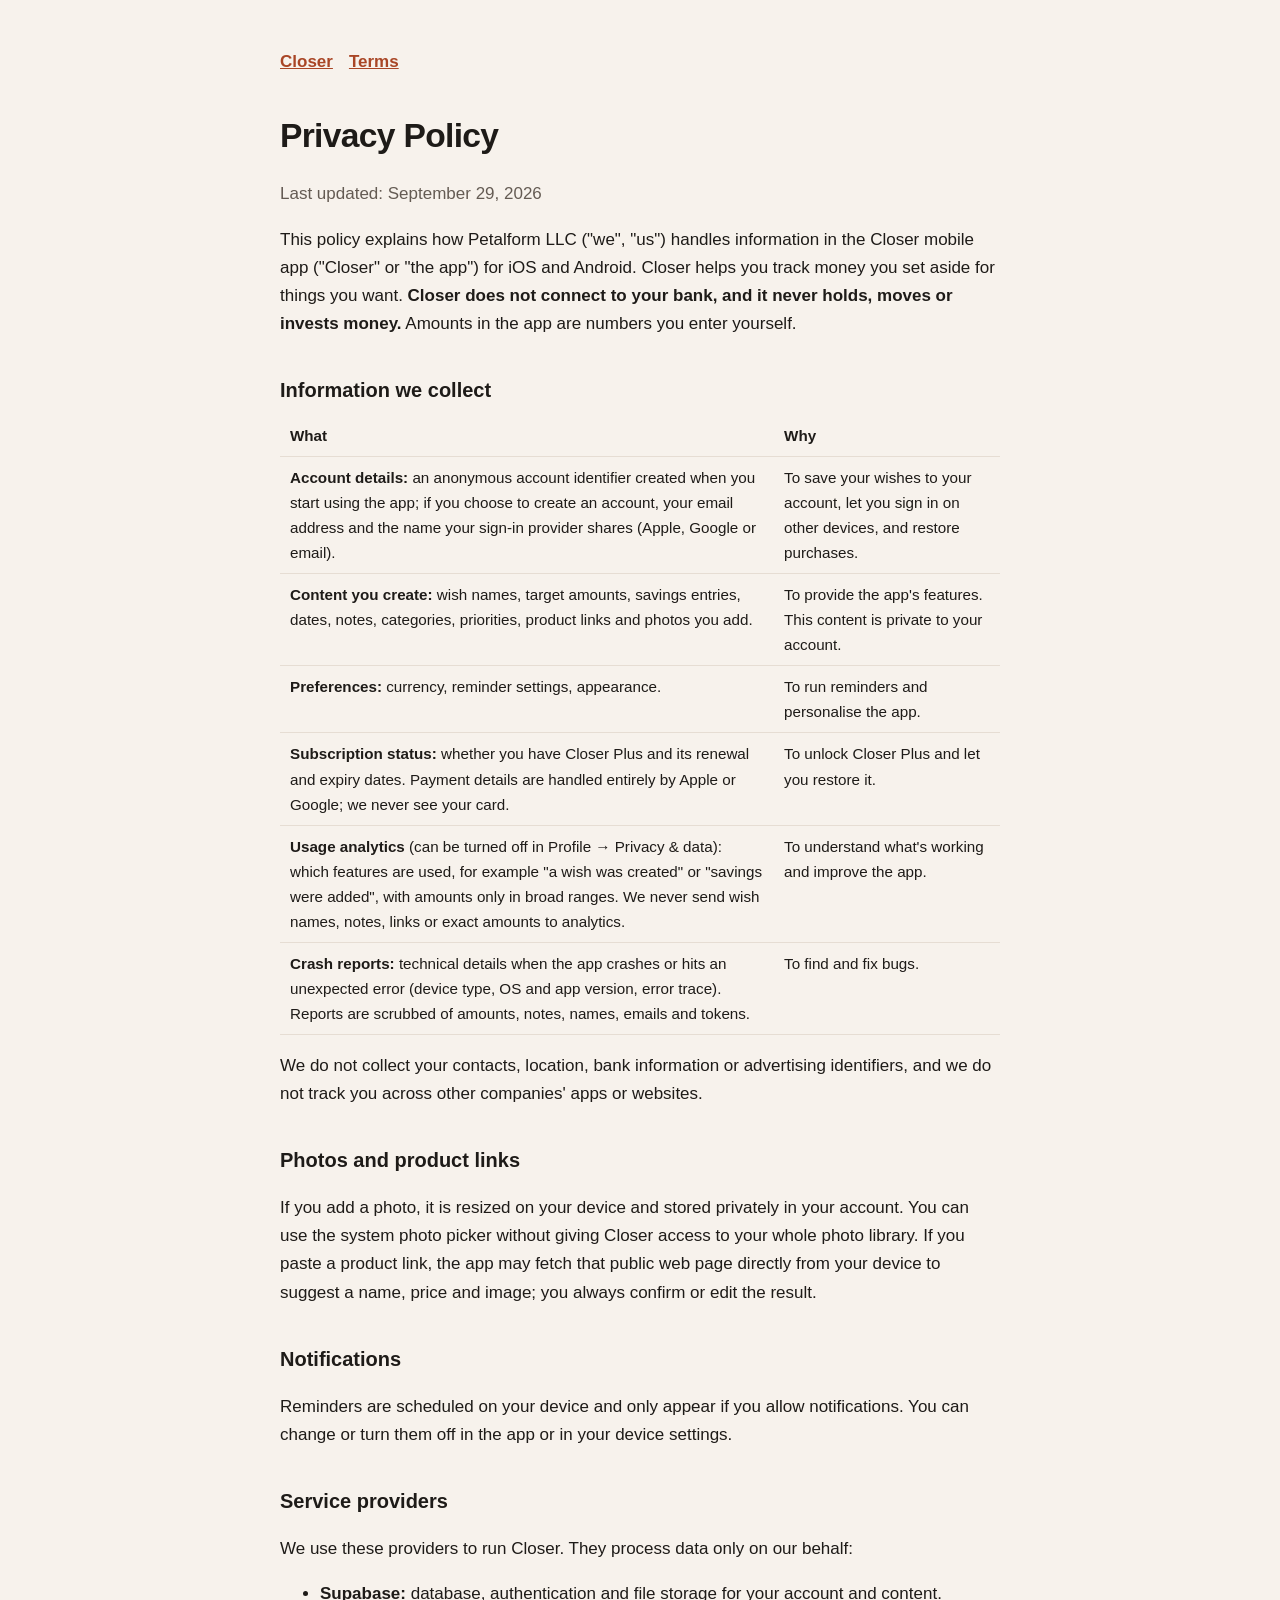
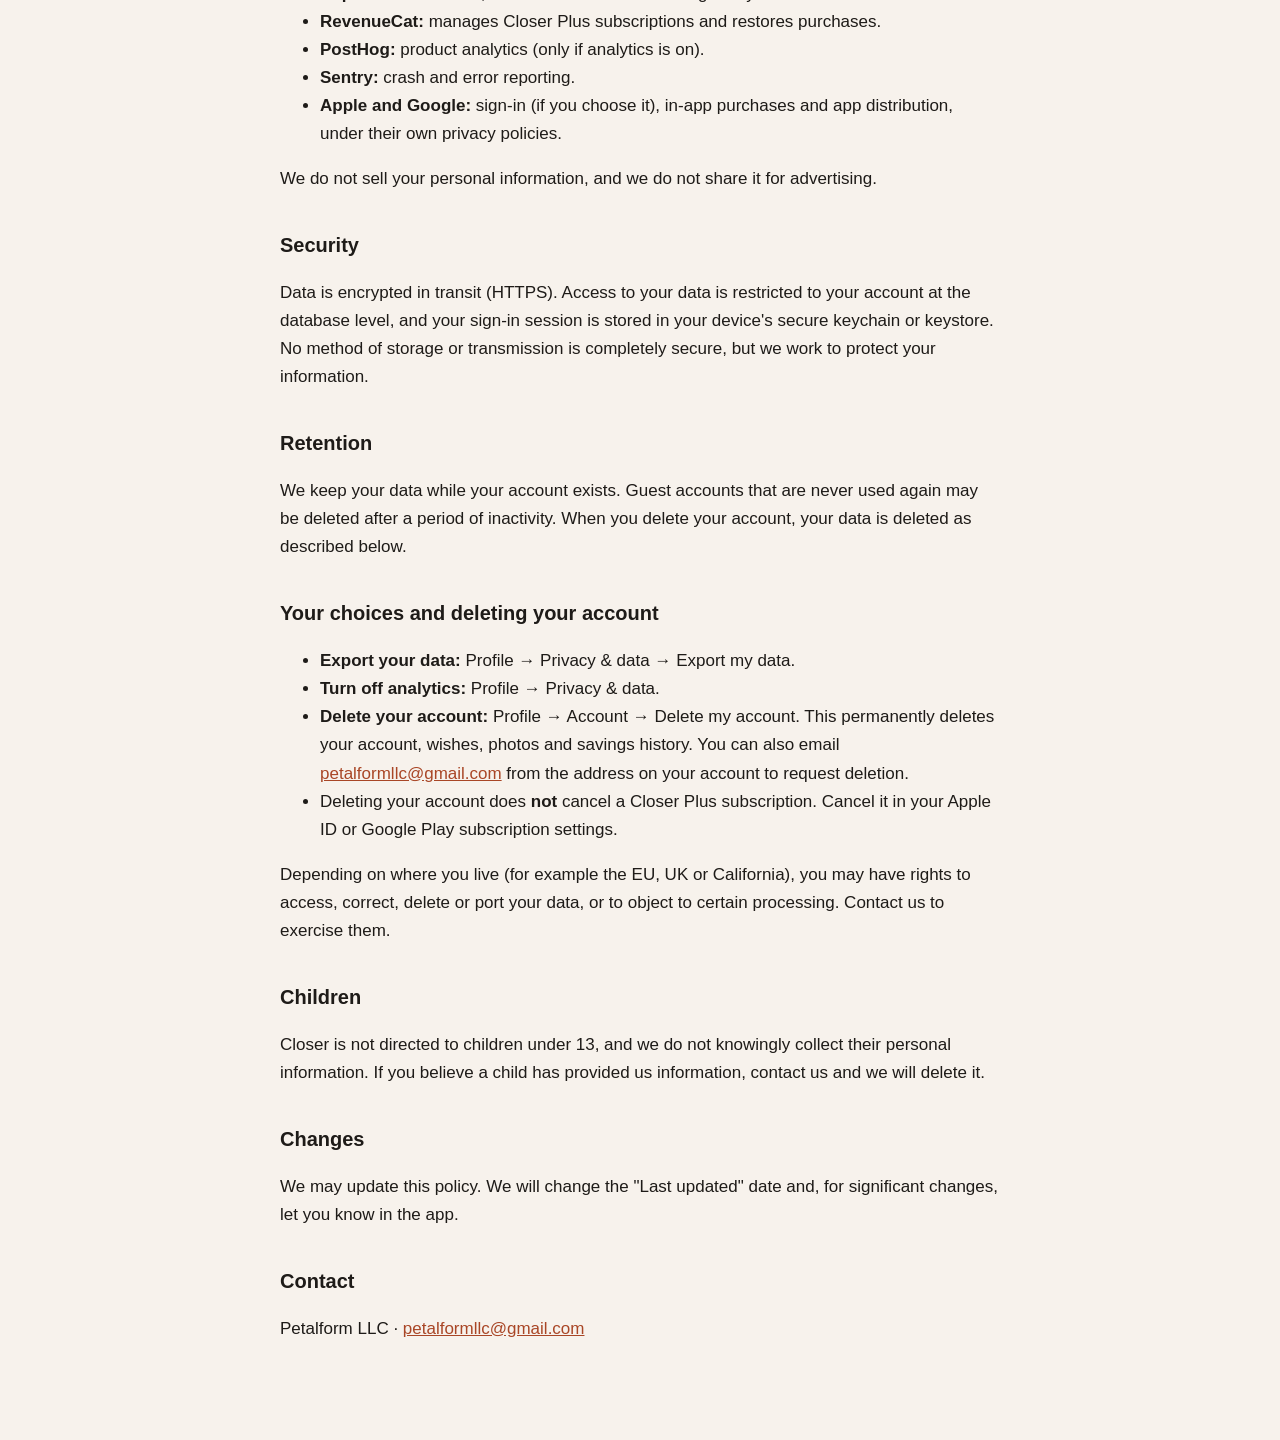
==== privacy.html @ 48493e5f "Add Closer privacy policy and terms of service" ====
<!doctype html>
<html lang="en"><head><meta charset="utf-8"><meta name="viewport" content="width=device-width, initial-scale=1">
<title>Closer – Privacy Policy</title><link rel="stylesheet" href="style.css"></head>
<body><main>
<nav><a href="index.html">Closer</a><a href="terms.html">Terms</a></nav>
<h1>Privacy Policy</h1>
<p class="muted">Last updated: September 29, 2026</p>

<p>This policy explains how Petalform LLC ("we", "us") handles information in the Closer mobile app ("Closer" or "the app") for iOS and Android. Closer helps you track money you set aside for things you want. <strong>Closer does not connect to your bank, and it never holds, moves or invests money.</strong> Amounts in the app are numbers you enter yourself.</p>

<h2>Information we collect</h2>
<table>
<tr><th>What</th><th>Why</th></tr>
<tr><td><strong>Account details:</strong> an anonymous account identifier created when you start using the app; if you choose to create an account, your email address and the name your sign-in provider shares (Apple, Google or email).</td><td>To save your wishes to your account, let you sign in on other devices, and restore purchases.</td></tr>
<tr><td><strong>Content you create:</strong> wish names, target amounts, savings entries, dates, notes, categories, priorities, product links and photos you add.</td><td>To provide the app's features. This content is private to your account.</td></tr>
<tr><td><strong>Preferences:</strong> currency, reminder settings, appearance.</td><td>To run reminders and personalise the app.</td></tr>
<tr><td><strong>Subscription status:</strong> whether you have Closer Plus and its renewal and expiry dates. Payment details are handled entirely by Apple or Google; we never see your card.</td><td>To unlock Closer Plus and let you restore it.</td></tr>
<tr><td><strong>Usage analytics</strong> (can be turned off in Profile → Privacy &amp; data): which features are used, for example "a wish was created" or "savings were added", with amounts only in broad ranges. We never send wish names, notes, links or exact amounts to analytics.</td><td>To understand what's working and improve the app.</td></tr>
<tr><td><strong>Crash reports:</strong> technical details when the app crashes or hits an unexpected error (device type, OS and app version, error trace). Reports are scrubbed of amounts, notes, names, emails and tokens.</td><td>To find and fix bugs.</td></tr>
</table>
<p>We do not collect your contacts, location, bank information or advertising identifiers, and we do not track you across other companies' apps or websites.</p>

<h2>Photos and product links</h2>
<p>If you add a photo, it is resized on your device and stored privately in your account. You can use the system photo picker without giving Closer access to your whole photo library. If you paste a product link, the app may fetch that public web page directly from your device to suggest a name, price and image; you always confirm or edit the result.</p>

<h2>Notifications</h2>
<p>Reminders are scheduled on your device and only appear if you allow notifications. You can change or turn them off in the app or in your device settings.</p>

<h2>Service providers</h2>
<p>We use these providers to run Closer. They process data only on our behalf:</p>
<ul>
<li><strong>Supabase:</strong> database, authentication and file storage for your account and content.</li>
<li><strong>RevenueCat:</strong> manages Closer Plus subscriptions and restores purchases.</li>
<li><strong>PostHog:</strong> product analytics (only if analytics is on).</li>
<li><strong>Sentry:</strong> crash and error reporting.</li>
<li><strong>Apple and Google:</strong> sign-in (if you choose it), in-app purchases and app distribution, under their own privacy policies.</li>
</ul>
<p>We do not sell your personal information, and we do not share it for advertising.</p>

<h2>Security</h2>
<p>Data is encrypted in transit (HTTPS). Access to your data is restricted to your account at the database level, and your sign-in session is stored in your device's secure keychain or keystore. No method of storage or transmission is completely secure, but we work to protect your information.</p>

<h2>Retention</h2>
<p>We keep your data while your account exists. Guest accounts that are never used again may be deleted after a period of inactivity. When you delete your account, your data is deleted as described below.</p>

<h2 id="delete">Your choices and deleting your account</h2>
<ul>
<li><strong>Export your data:</strong> Profile → Privacy &amp; data → Export my data.</li>
<li><strong>Turn off analytics:</strong> Profile → Privacy &amp; data.</li>
<li><strong>Delete your account:</strong> Profile → Account → Delete my account. This permanently deletes your account, wishes, photos and savings history. You can also email <a href="mailto:petalformllc@gmail.com">petalformllc@gmail.com</a> from the address on your account to request deletion.</li>
<li>Deleting your account does <strong>not</strong> cancel a Closer Plus subscription. Cancel it in your Apple ID or Google Play subscription settings.</li>
</ul>
<p>Depending on where you live (for example the EU, UK or California), you may have rights to access, correct, delete or port your data, or to object to certain processing. Contact us to exercise them.</p>

<h2>Children</h2>
<p>Closer is not directed to children under 13, and we do not knowingly collect their personal information. If you believe a child has provided us information, contact us and we will delete it.</p>

<h2>Changes</h2>
<p>We may update this policy. We will change the "Last updated" date and, for significant changes, let you know in the app.</p>

<h2>Contact</h2>
<p>Petalform LLC · <a href="mailto:petalformllc@gmail.com">petalformllc@gmail.com</a></p>
</main></body></html>
---- style.css ----
:root { --bg:#F7F2EC; --text:#1E1B18; --muted:#645B53; --accent:#A94626; --card:#FFFFFF; --border:#E6DDD3; }
@media (prefers-color-scheme: dark) { :root { --bg:#141210; --text:#F5EFE8; --muted:#BDB2A7; --accent:#E57A52; --card:#1E1B18; --border:#332E29; } }
* { box-sizing: border-box; }
body { margin:0; background:var(--bg); color:var(--text); font:17px/1.65 -apple-system, BlinkMacSystemFont, "Segoe UI", Roboto, Helvetica, Arial, sans-serif; }
main { max-width: 760px; margin: 0 auto; padding: 48px 20px 80px; }
h1 { font-size: 2.1rem; letter-spacing: -0.02em; margin: 0 0 4px; }
h2 { font-size: 1.25rem; margin: 36px 0 8px; }
.muted { color: var(--muted); }
a { color: var(--accent); }
nav { display:flex; gap:16px; margin-bottom: 32px; font-weight: 600; }
.card { background:var(--card); border:1px solid var(--border); border-radius:20px; padding:20px 24px; }
table { border-collapse: collapse; width: 100%; font-size: 0.95rem; }
th, td { text-align:left; padding:8px 10px; border-bottom:1px solid var(--border); vertical-align: top; }
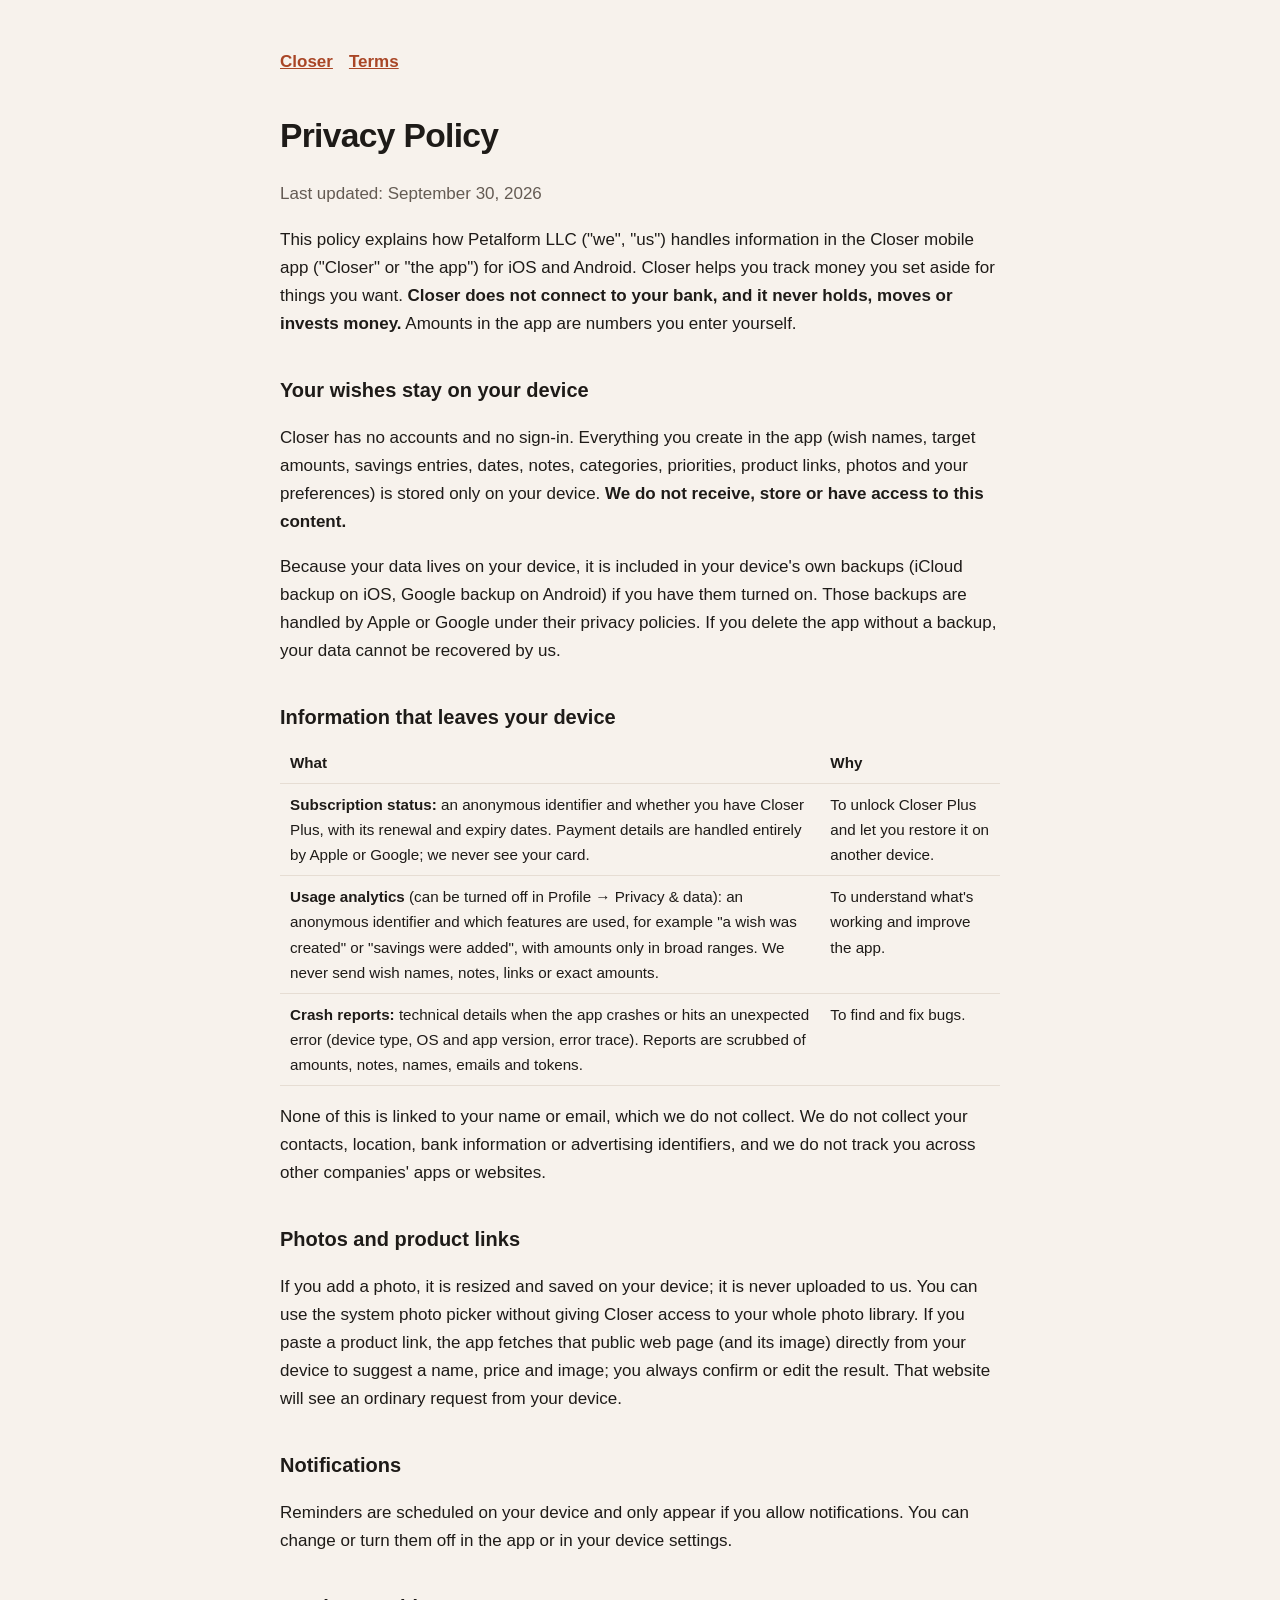
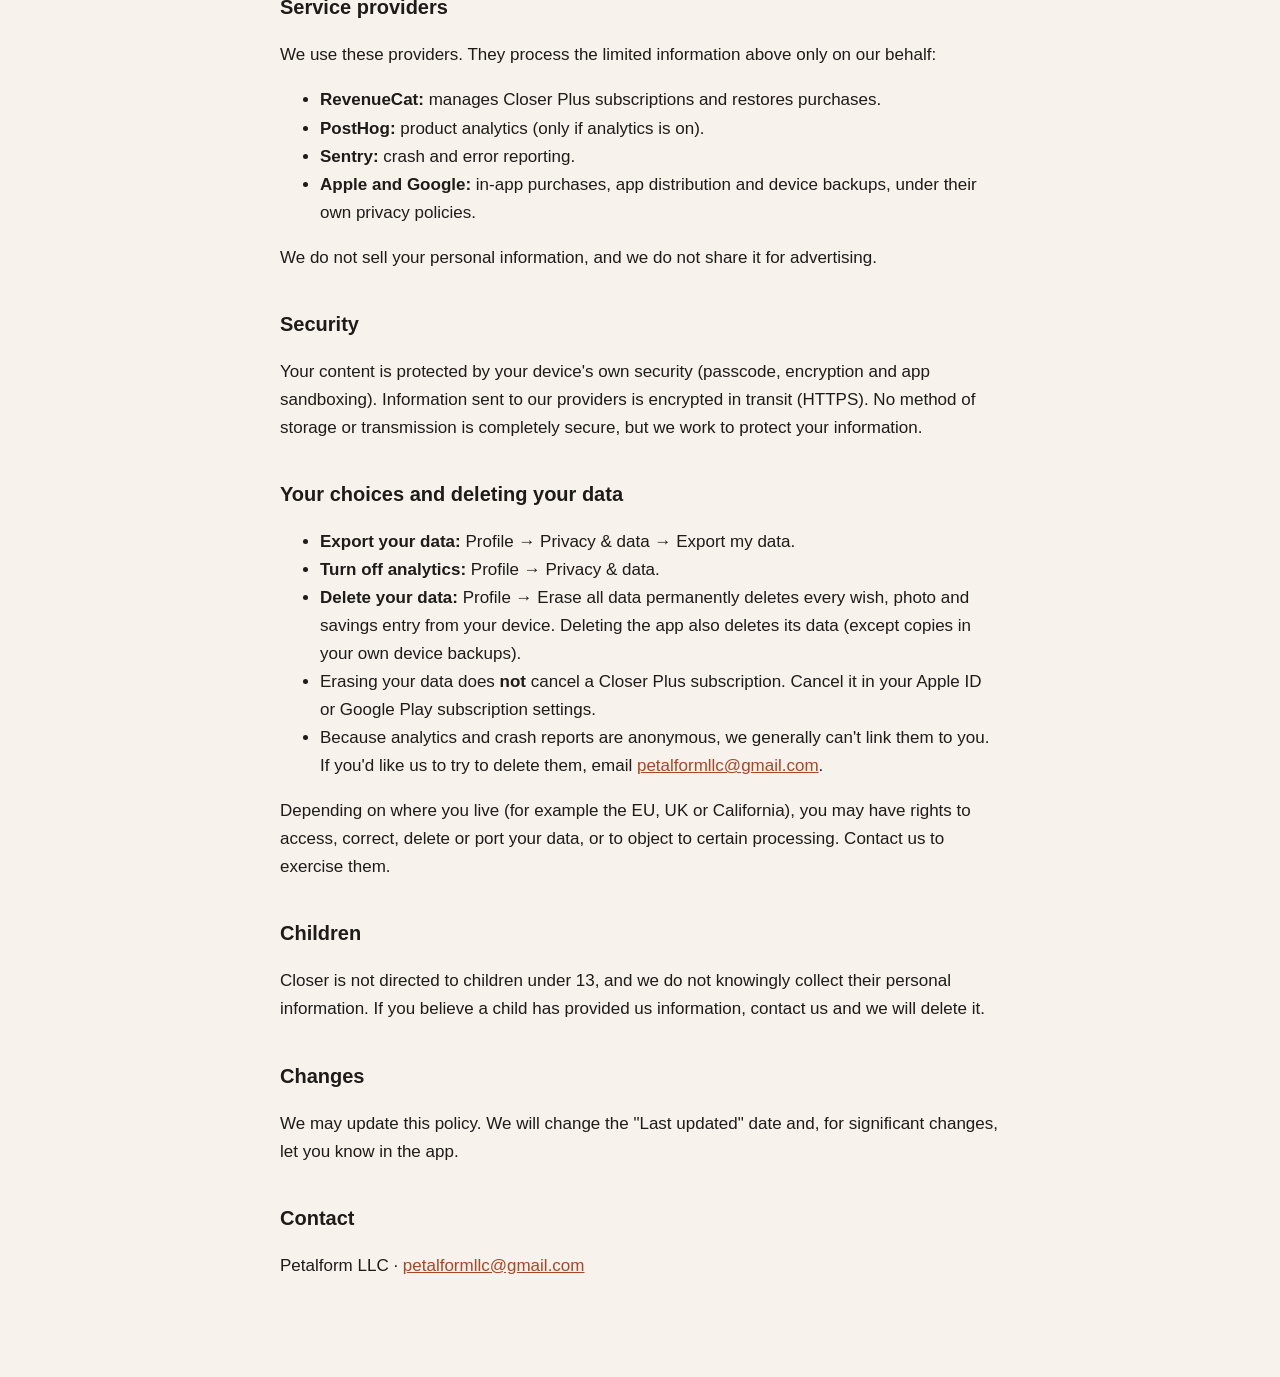
==== commit 4ab9a8f9: "Update privacy policy and terms: data stays on device, no accounts Co-Authored-By: Claude Opus 5.5 <" ====
--- a/privacy.html
+++ b/privacy.html
@@ -4,51 +4,49 @@
 <body><main>
 <nav><a href="index.html">Closer</a><a href="terms.html">Terms</a></nav>
 <h1>Privacy Policy</h1>
-<p class="muted">Last updated: September 29, 2026</p>
+<p class="muted">Last updated: September 30, 2026</p>
 
 <p>This policy explains how Petalform LLC ("we", "us") handles information in the Closer mobile app ("Closer" or "the app") for iOS and Android. Closer helps you track money you set aside for things you want. <strong>Closer does not connect to your bank, and it never holds, moves or invests money.</strong> Amounts in the app are numbers you enter yourself.</p>
 
-<h2>Information we collect</h2>
+<h2>Your wishes stay on your device</h2>
+<p>Closer has no accounts and no sign-in. Everything you create in the app (wish names, target amounts, savings entries, dates, notes, categories, priorities, product links, photos and your preferences) is stored only on your device. <strong>We do not receive, store or have access to this content.</strong></p>
+<p>Because your data lives on your device, it is included in your device's own backups (iCloud backup on iOS, Google backup on Android) if you have them turned on. Those backups are handled by Apple or Google under their privacy policies. If you delete the app without a backup, your data cannot be recovered by us.</p>
+
+<h2>Information that leaves your device</h2>
 <table>
 <tr><th>What</th><th>Why</th></tr>
-<tr><td><strong>Account details:</strong> an anonymous account identifier created when you start using the app; if you choose to create an account, your email address and the name your sign-in provider shares (Apple, Google or email).</td><td>To save your wishes to your account, let you sign in on other devices, and restore purchases.</td></tr>
-<tr><td><strong>Content you create:</strong> wish names, target amounts, savings entries, dates, notes, categories, priorities, product links and photos you add.</td><td>To provide the app's features. This content is private to your account.</td></tr>
-<tr><td><strong>Preferences:</strong> currency, reminder settings, appearance.</td><td>To run reminders and personalise the app.</td></tr>
-<tr><td><strong>Subscription status:</strong> whether you have Closer Plus and its renewal and expiry dates. Payment details are handled entirely by Apple or Google; we never see your card.</td><td>To unlock Closer Plus and let you restore it.</td></tr>
-<tr><td><strong>Usage analytics</strong> (can be turned off in Profile → Privacy &amp; data): which features are used, for example "a wish was created" or "savings were added", with amounts only in broad ranges. We never send wish names, notes, links or exact amounts to analytics.</td><td>To understand what's working and improve the app.</td></tr>
+<tr><td><strong>Subscription status:</strong> an anonymous identifier and whether you have Closer Plus, with its renewal and expiry dates. Payment details are handled entirely by Apple or Google; we never see your card.</td><td>To unlock Closer Plus and let you restore it on another device.</td></tr>
+<tr><td><strong>Usage analytics</strong> (can be turned off in Profile → Privacy &amp; data): an anonymous identifier and which features are used, for example "a wish was created" or "savings were added", with amounts only in broad ranges. We never send wish names, notes, links or exact amounts.</td><td>To understand what's working and improve the app.</td></tr>
 <tr><td><strong>Crash reports:</strong> technical details when the app crashes or hits an unexpected error (device type, OS and app version, error trace). Reports are scrubbed of amounts, notes, names, emails and tokens.</td><td>To find and fix bugs.</td></tr>
 </table>
-<p>We do not collect your contacts, location, bank information or advertising identifiers, and we do not track you across other companies' apps or websites.</p>
+<p>None of this is linked to your name or email, which we do not collect. We do not collect your contacts, location, bank information or advertising identifiers, and we do not track you across other companies' apps or websites.</p>
 
 <h2>Photos and product links</h2>
-<p>If you add a photo, it is resized on your device and stored privately in your account. You can use the system photo picker without giving Closer access to your whole photo library. If you paste a product link, the app may fetch that public web page directly from your device to suggest a name, price and image; you always confirm or edit the result.</p>
+<p>If you add a photo, it is resized and saved on your device; it is never uploaded to us. You can use the system photo picker without giving Closer access to your whole photo library. If you paste a product link, the app fetches that public web page (and its image) directly from your device to suggest a name, price and image; you always confirm or edit the result. That website will see an ordinary request from your device.</p>
 
 <h2>Notifications</h2>
 <p>Reminders are scheduled on your device and only appear if you allow notifications. You can change or turn them off in the app or in your device settings.</p>
 
 <h2>Service providers</h2>
-<p>We use these providers to run Closer. They process data only on our behalf:</p>
+<p>We use these providers. They process the limited information above only on our behalf:</p>
 <ul>
-<li><strong>Supabase:</strong> database, authentication and file storage for your account and content.</li>
 <li><strong>RevenueCat:</strong> manages Closer Plus subscriptions and restores purchases.</li>
 <li><strong>PostHog:</strong> product analytics (only if analytics is on).</li>
 <li><strong>Sentry:</strong> crash and error reporting.</li>
-<li><strong>Apple and Google:</strong> sign-in (if you choose it), in-app purchases and app distribution, under their own privacy policies.</li>
+<li><strong>Apple and Google:</strong> in-app purchases, app distribution and device backups, under their own privacy policies.</li>
 </ul>
 <p>We do not sell your personal information, and we do not share it for advertising.</p>
 
 <h2>Security</h2>
-<p>Data is encrypted in transit (HTTPS). Access to your data is restricted to your account at the database level, and your sign-in session is stored in your device's secure keychain or keystore. No method of storage or transmission is completely secure, but we work to protect your information.</p>
+<p>Your content is protected by your device's own security (passcode, encryption and app sandboxing). Information sent to our providers is encrypted in transit (HTTPS). No method of storage or transmission is completely secure, but we work to protect your information.</p>
 
-<h2>Retention</h2>
-<p>We keep your data while your account exists. Guest accounts that are never used again may be deleted after a period of inactivity. When you delete your account, your data is deleted as described below.</p>
-
-<h2 id="delete">Your choices and deleting your account</h2>
+<h2 id="delete">Your choices and deleting your data</h2>
 <ul>
 <li><strong>Export your data:</strong> Profile → Privacy &amp; data → Export my data.</li>
 <li><strong>Turn off analytics:</strong> Profile → Privacy &amp; data.</li>
-<li><strong>Delete your account:</strong> Profile → Account → Delete my account. This permanently deletes your account, wishes, photos and savings history. You can also email <a href="mailto:petalformllc@gmail.com">petalformllc@gmail.com</a> from the address on your account to request deletion.</li>
-<li>Deleting your account does <strong>not</strong> cancel a Closer Plus subscription. Cancel it in your Apple ID or Google Play subscription settings.</li>
+<li><strong>Delete your data:</strong> Profile → Erase all data permanently deletes every wish, photo and savings entry from your device. Deleting the app also deletes its data (except copies in your own device backups).</li>
+<li>Erasing your data does <strong>not</strong> cancel a Closer Plus subscription. Cancel it in your Apple ID or Google Play subscription settings.</li>
+<li>Because analytics and crash reports are anonymous, we generally can't link them to you. If you'd like us to try to delete them, email <a href="mailto:petalformllc@gmail.com">petalformllc@gmail.com</a>.</li>
 </ul>
 <p>Depending on where you live (for example the EU, UK or California), you may have rights to access, correct, delete or port your data, or to object to certain processing. Contact us to exercise them.</p>
 
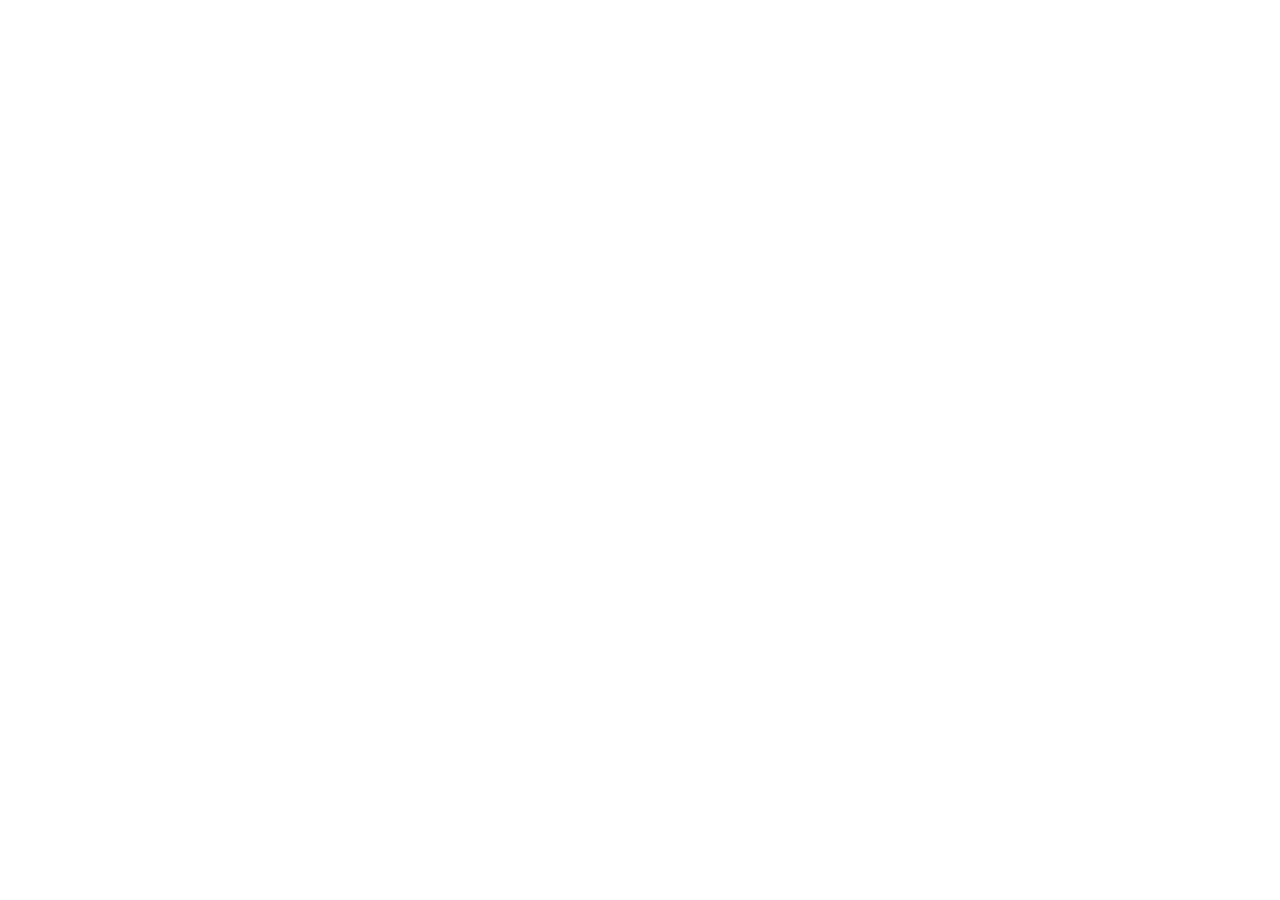
==== commit f8e9d180: "Moved to petalformllc.com: every page now redirects to its new address Co-Authored-By: Claude Opus 5" ====
--- a/privacy.html
+++ b/privacy.html
@@ -1,61 +1,14 @@
 <!doctype html>
-<html lang="en"><head><meta charset="utf-8"><meta name="viewport" content="width=device-width, initial-scale=1">
-<title>Closer – Privacy Policy</title><link rel="stylesheet" href="style.css"></head>
-<body><main>
-<nav><a href="index.html">Closer</a><a href="terms.html">Terms</a></nav>
-<h1>Privacy Policy</h1>
-<p class="muted">Last updated: September 30, 2026</p>
-
-<p>This policy explains how Petalform LLC ("we", "us") handles information in the Closer mobile app ("Closer" or "the app") for iOS and Android. Closer helps you track money you set aside for things you want. <strong>Closer does not connect to your bank, and it never holds, moves or invests money.</strong> Amounts in the app are numbers you enter yourself.</p>
-
-<h2>Your wishes stay on your device</h2>
-<p>Closer has no accounts and no sign-in. Everything you create in the app (wish names, target amounts, savings entries, dates, notes, categories, priorities, product links, photos and your preferences) is stored only on your device. <strong>We do not receive, store or have access to this content.</strong></p>
-<p>Because your data lives on your device, it is included in your device's own backups (iCloud backup on iOS, Google backup on Android) if you have them turned on. Those backups are handled by Apple or Google under their privacy policies. If you delete the app without a backup, your data cannot be recovered by us.</p>
-
-<h2>Information that leaves your device</h2>
-<table>
-<tr><th>What</th><th>Why</th></tr>
-<tr><td><strong>Subscription status:</strong> an anonymous identifier and whether you have Closer Plus, with its renewal and expiry dates. Payment details are handled entirely by Apple or Google; we never see your card.</td><td>To unlock Closer Plus and let you restore it on another device.</td></tr>
-<tr><td><strong>Usage analytics</strong> (can be turned off in Profile → Privacy &amp; data): an anonymous identifier and which features are used, for example "a wish was created" or "savings were added", with amounts only in broad ranges. We never send wish names, notes, links or exact amounts.</td><td>To understand what's working and improve the app.</td></tr>
-<tr><td><strong>Crash reports:</strong> technical details when the app crashes or hits an unexpected error (device type, OS and app version, error trace). Reports are scrubbed of amounts, notes, names, emails and tokens.</td><td>To find and fix bugs.</td></tr>
-</table>
-<p>None of this is linked to your name or email, which we do not collect. We do not collect your contacts, location, bank information or advertising identifiers, and we do not track you across other companies' apps or websites.</p>
-
-<h2>Photos and product links</h2>
-<p>If you add a photo, it is resized and saved on your device; it is never uploaded to us. You can use the system photo picker without giving Closer access to your whole photo library. If you paste a product link, the app fetches that public web page (and its image) directly from your device to suggest a name, price and image; you always confirm or edit the result. That website will see an ordinary request from your device.</p>
-
-<h2>Notifications</h2>
-<p>Reminders are scheduled on your device and only appear if you allow notifications. You can change or turn them off in the app or in your device settings.</p>
-
-<h2>Service providers</h2>
-<p>We use these providers. They process the limited information above only on our behalf:</p>
-<ul>
-<li><strong>RevenueCat:</strong> manages Closer Plus subscriptions and restores purchases.</li>
-<li><strong>PostHog:</strong> product analytics (only if analytics is on).</li>
-<li><strong>Sentry:</strong> crash and error reporting.</li>
-<li><strong>Apple and Google:</strong> in-app purchases, app distribution and device backups, under their own privacy policies.</li>
-</ul>
-<p>We do not sell your personal information, and we do not share it for advertising.</p>
-
-<h2>Security</h2>
-<p>Your content is protected by your device's own security (passcode, encryption and app sandboxing). Information sent to our providers is encrypted in transit (HTTPS). No method of storage or transmission is completely secure, but we work to protect your information.</p>
-
-<h2 id="delete">Your choices and deleting your data</h2>
-<ul>
-<li><strong>Export your data:</strong> Profile → Privacy &amp; data → Export my data.</li>
-<li><strong>Turn off analytics:</strong> Profile → Privacy &amp; data.</li>
-<li><strong>Delete your data:</strong> Profile → Erase all data permanently deletes every wish, photo and savings entry from your device. Deleting the app also deletes its data (except copies in your own device backups).</li>
-<li>Erasing your data does <strong>not</strong> cancel a Closer Plus subscription. Cancel it in your Apple ID or Google Play subscription settings.</li>
-<li>Because analytics and crash reports are anonymous, we generally can't link them to you. If you'd like us to try to delete them, email <a href="mailto:petalformllc@gmail.com">petalformllc@gmail.com</a>.</li>
-</ul>
-<p>Depending on where you live (for example the EU, UK or California), you may have rights to access, correct, delete or port your data, or to object to certain processing. Contact us to exercise them.</p>
-
-<h2>Children</h2>
-<p>Closer is not directed to children under 13, and we do not knowingly collect their personal information. If you believe a child has provided us information, contact us and we will delete it.</p>
-
-<h2>Changes</h2>
-<p>We may update this policy. We will change the "Last updated" date and, for significant changes, let you know in the app.</p>
-
-<h2>Contact</h2>
-<p>Petalform LLC · <a href="mailto:petalformllc@gmail.com">petalformllc@gmail.com</a></p>
-</main></body></html>
+<html lang="en">
+<head>
+<meta charset="utf-8">
+<meta name="viewport" content="width=device-width, initial-scale=1">
+<title>Closer: Privacy Policy · moved to petalformllc.com</title>
+<link rel="canonical" href="https://petalformllc.com/apps/closer/privacy/">
+<meta http-equiv="refresh" content="0; url=https://petalformllc.com/apps/closer/privacy/">
+<script>location.replace("https://petalformllc.com/apps/closer/privacy/" + location.hash)</script>
+</head>
+<body style="font:17px/1.6 system-ui,sans-serif;max-width:560px;margin:15vh auto;padding:0 20px">
+<p>This page has moved to <a href="https://petalformllc.com/apps/closer/privacy/">petalformllc.com/apps/closer/privacy/</a>.</p>
+</body>
+</html>
